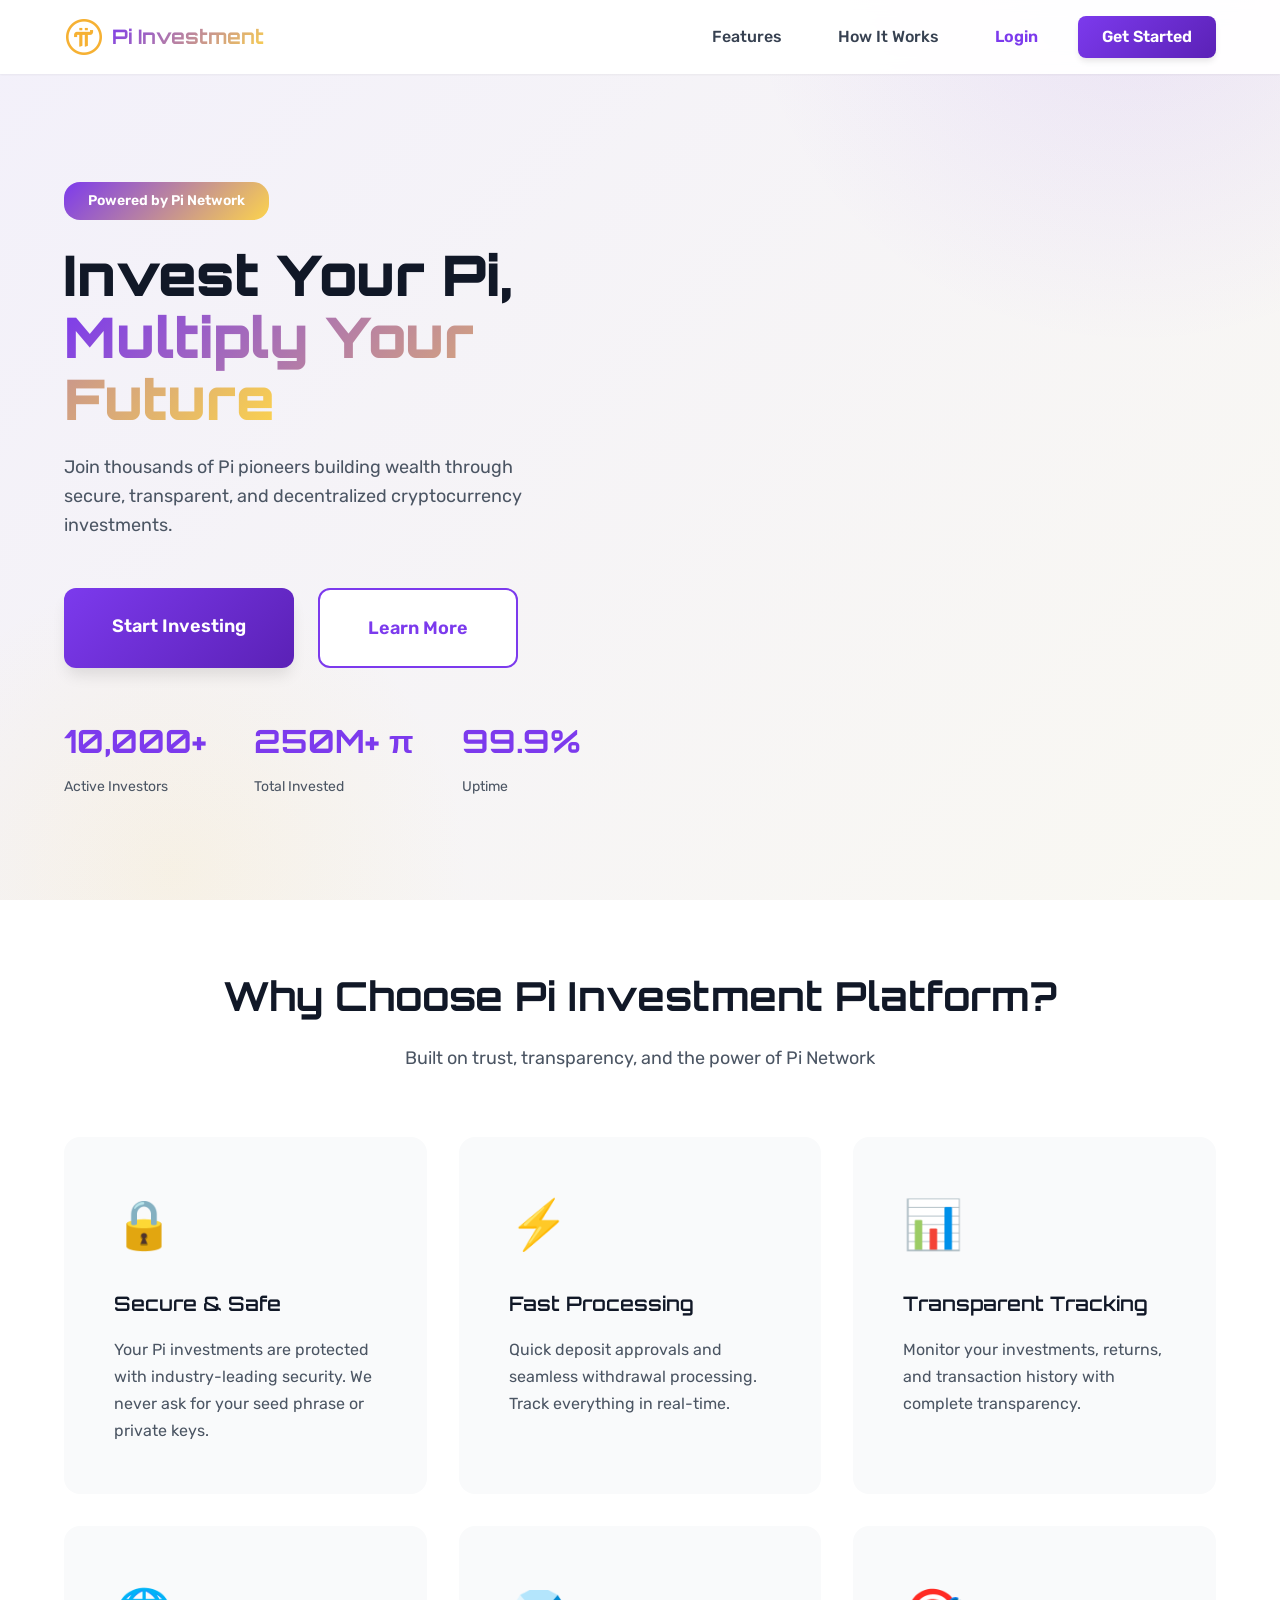
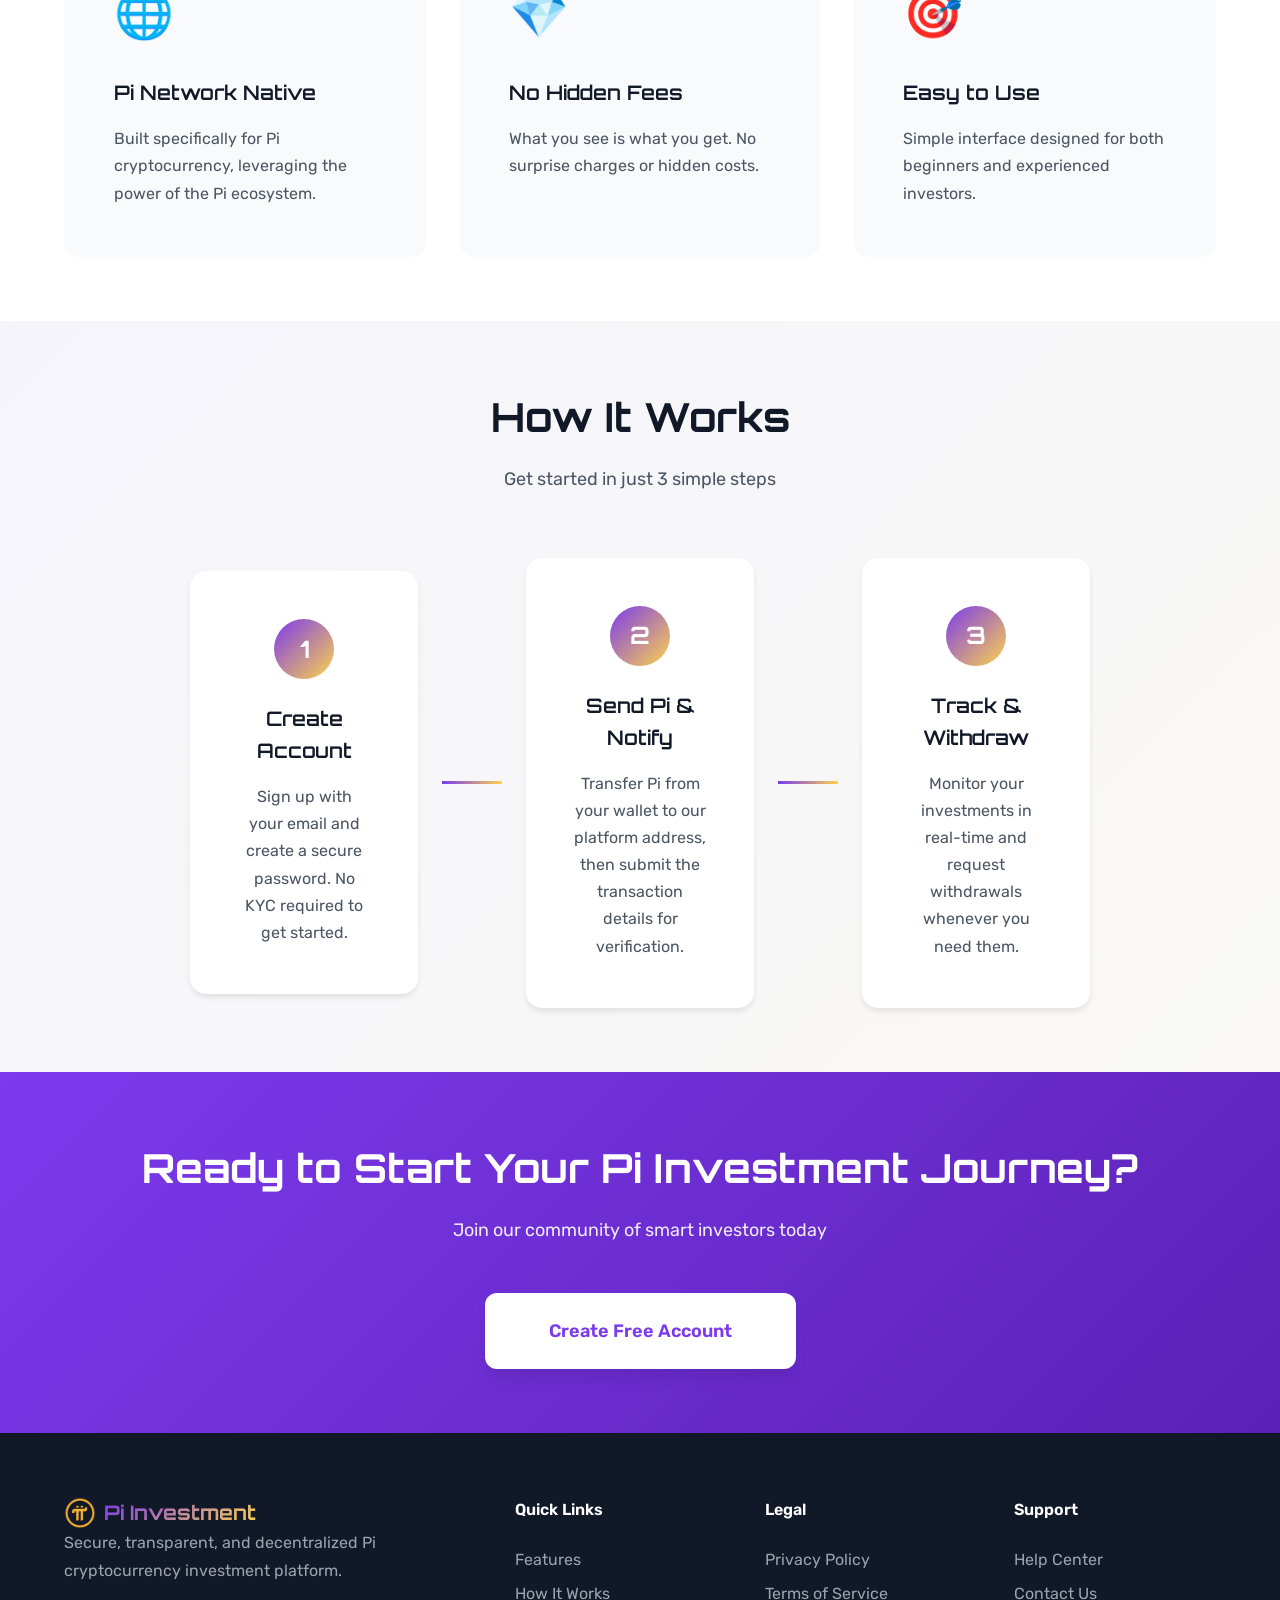
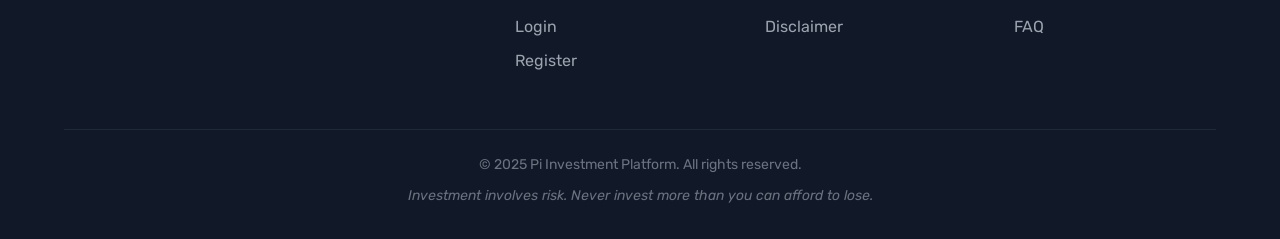
==== index.html @ 7ba34f52 "Add files via upload" ====
<!DOCTYPE html>
<html lang="en">
<head>
    <meta charset="UTF-8">
    <meta name="viewport" content="width=device-width, initial-scale=1.0">
    <title>Pi Investment Platform - Secure Your Future</title>
    <link rel="icon" type="image/png" href="pi.png">
    <link rel="stylesheet" href="styles.css">
    <link rel="preconnect" href="https://fonts.googleapis.com">
    <link rel="preconnect" href="https://fonts.gstatic.com" crossorigin>
    <link href="https://fonts.googleapis.com/css2?family=Orbitron:wght@400;500;700;900&family=Rubik:wght@300;400;500;600&display=swap" rel="stylesheet">
</head>
<body>
    <!-- Navigation -->
    <nav class="nav">
        <div class="container nav-container">
            <div class="logo">
                <img src="pi.png" alt="Pi Investment" width="40" height="40" style="border-radius: 50%;">
                <span class="logo-text">Pi Investment</span>
            </div>
            <div class="nav-links" id="navLinks">
                <a href="#features">Features</a>
                <a href="#how-it-works">How It Works</a>
                <a href="login.html" class="btn-login">Login</a>
                <a href="register.html" class="btn-primary">Get Started</a>
            </div>
            <button class="mobile-menu-btn" id="mobileMenuBtn">
                <span></span>
                <span></span>
                <span></span>
            </button>
        </div>
    </nav>

    <!-- Hero Section -->
    <section class="hero">
        <div class="hero-bg"></div>
        <div class="container hero-container">
            <div class="hero-content">
                <div class="badge">Powered by Pi Network</div>
                <h1 class="hero-title">
                    Invest Your Pi,<br/>
                    <span class="gradient-text">Multiply Your Future</span>
                </h1>
                <p class="hero-subtitle">
                    Join thousands of Pi pioneers building wealth through secure, transparent, 
                    and decentralized cryptocurrency investments.
                </p>
                <div class="hero-cta">
                    <a href="register.html" class="btn-hero-primary">Start Investing</a>
                    <a href="#how-it-works" class="btn-hero-secondary">Learn More</a>
                </div>
                <div class="hero-stats">
                    <div class="stat">
                        <div class="stat-value">10,000+</div>
                        <div class="stat-label">Active Investors</div>
                    </div>
                    <div class="stat">
                        <div class="stat-value">250M+ π</div>
                        <div class="stat-label">Total Invested</div>
                    </div>
                    <div class="stat">
                        <div class="stat-value">99.9%</div>
                        <div class="stat-label">Uptime</div>
                    </div>
                </div>
            </div>
    </section>

    <!-- Features Section -->
    <section id="features" class="features">
        <div class="container">
            <div class="section-header">
                <h2>Why Choose Pi Investment Platform?</h2>
                <p>Built on trust, transparency, and the power of Pi Network</p>
            </div>
            <div class="features-grid">
                <div class="feature-card">
                    <div class="feature-icon">🔒</div>
                    <h3>Secure & Safe</h3>
                    <p>Your Pi investments are protected with industry-leading security. We never ask for your seed phrase or private keys.</p>
                </div>
                <div class="feature-card">
                    <div class="feature-icon">⚡</div>
                    <h3>Fast Processing</h3>
                    <p>Quick deposit approvals and seamless withdrawal processing. Track everything in real-time.</p>
                </div>
                <div class="feature-card">
                    <div class="feature-icon">📊</div>
                    <h3>Transparent Tracking</h3>
                    <p>Monitor your investments, returns, and transaction history with complete transparency.</p>
                </div>
                <div class="feature-card">
                    <div class="feature-icon">🌐</div>
                    <h3>Pi Network Native</h3>
                    <p>Built specifically for Pi cryptocurrency, leveraging the power of the Pi ecosystem.</p>
                </div>
                <div class="feature-card">
                    <div class="feature-icon">💎</div>
                    <h3>No Hidden Fees</h3>
                    <p>What you see is what you get. No surprise charges or hidden costs.</p>
                </div>
                <div class="feature-card">
                    <div class="feature-icon">🎯</div>
                    <h3>Easy to Use</h3>
                    <p>Simple interface designed for both beginners and experienced investors.</p>
                </div>
            </div>
        </div>
    </section>

    <!-- How It Works Section -->
    <section id="how-it-works" class="how-it-works">
        <div class="container">
            <div class="section-header">
                <h2>How It Works</h2>
                <p>Get started in just 3 simple steps</p>
            </div>
            <div class="steps">
                <div class="step">
                    <div class="step-number">1</div>
                    <div class="step-content">
                        <h3>Create Account</h3>
                        <p>Sign up with your email and create a secure password. No KYC required to get started.</p>
                    </div>
                </div>
                <div class="step-connector"></div>
                <div class="step">
                    <div class="step-number">2</div>
                    <div class="step-content">
                        <h3>Send Pi & Notify</h3>
                        <p>Transfer Pi from your wallet to our platform address, then submit the transaction details for verification.</p>
                    </div>
                </div>
                <div class="step-connector"></div>
                <div class="step">
                    <div class="step-number">3</div>
                    <div class="step-content">
                        <h3>Track & Withdraw</h3>
                        <p>Monitor your investments in real-time and request withdrawals whenever you need them.</p>
                    </div>
                </div>
            </div>
        </div>
    </section>

    <!-- CTA Section -->
    <section class="cta-section">
        <div class="container">
            <div class="cta-content">
                <h2>Ready to Start Your Pi Investment Journey?</h2>
                <p>Join our community of smart investors today</p>
                <a href="register.html" class="btn-cta">Create Free Account</a>
            </div>
        </div>
    </section>

    <!-- Footer -->
    <footer class="footer">
        <div class="container">
            <div class="footer-content">
                <div class="footer-section">
                    <div class="logo">
                        <img src="pi.png" alt="Pi Investment" width="32" height="32" style="border-radius: 50%;">
                        <span class="logo-text">Pi Investment</span>
                    </div>
                    <p>Secure, transparent, and decentralized Pi cryptocurrency investment platform.</p>
                </div>
                <div class="footer-section">
                    <h4>Quick Links</h4>
                    <a href="#features">Features</a>
                    <a href="#how-it-works">How It Works</a>
                    <a href="login.html">Login</a>
                    <a href="register.html">Register</a>
                </div>
                <div class="footer-section">
                    <h4>Legal</h4>
                    <a href="#">Privacy Policy</a>
                    <a href="#">Terms of Service</a>
                    <a href="#">Disclaimer</a>
                </div>
                <div class="footer-section">
                    <h4>Support</h4>
                    <a href="#">Help Center</a>
                    <a href="#">Contact Us</a>
                    <a href="#">FAQ</a>
                </div>
            </div>
            <div class="footer-bottom">
                <p>&copy; 2025 Pi Investment Platform. All rights reserved.</p>
                <p class="disclaimer">Investment involves risk. Never invest more than you can afford to lose.</p>
            </div>
        </div>
    </footer>

    <script src="main.js"></script>
</body>
</html>
---- styles.css ----
/* ===================================
   CSS VARIABLES & RESET
   =================================== */
:root {
    /* Pi Network Colors */
    --pi-purple: #7C3AED;
    --pi-purple-dark: #5B21B6;
    --pi-purple-light: #A78BFA;
    --pi-gold: #FCD34D;
    --pi-gold-dark: #F59E0B;
    
    /* Grayscale */
    --white: #FFFFFF;
    --gray-50: #F9FAFB;
    --gray-100: #F3F4F6;
    --gray-200: #E5E7EB;
    --gray-300: #D1D5DB;
    --gray-400: #9CA3AF;
    --gray-500: #6B7280;
    --gray-600: #4B5563;
    --gray-700: #374151;
    --gray-800: #1F2937;
    --gray-900: #111827;
    
    /* Semantic Colors */
    --success: #10B981;
    --error: #EF4444;
    --warning: #F59E0B;
    --info: #3B82F6;
    
    /* Spacing */
    --spacing-xs: 0.5rem;
    --spacing-sm: 1rem;
    --spacing-md: 1.5rem;
    --spacing-lg: 2rem;
    --spacing-xl: 3rem;
    --spacing-2xl: 4rem;
    
    /* Border Radius */
    --radius-sm: 0.375rem;
    --radius-md: 0.5rem;
    --radius-lg: 0.75rem;
    --radius-xl: 1rem;
    --radius-2xl: 1.5rem;
    
    /* Shadows */
    --shadow-sm: 0 1px 2px 0 rgba(0, 0, 0, 0.05);
    --shadow-md: 0 4px 6px -1px rgba(0, 0, 0, 0.1);
    --shadow-lg: 0 10px 15px -3px rgba(0, 0, 0, 0.1);
    --shadow-xl: 0 20px 25px -5px rgba(0, 0, 0, 0.1);
    --shadow-2xl: 0 25px 50px -12px rgba(0, 0, 0, 0.25);
    
    /* Transitions */
    --transition-fast: 150ms ease;
    --transition-normal: 300ms ease;
    --transition-slow: 500ms ease;
}

* {
    margin: 0;
    padding: 0;
    box-sizing: border-box;
}

body {
    font-family: 'Rubik', -apple-system, BlinkMacSystemFont, sans-serif;
    background: var(--gray-50);
    color: var(--gray-900);
    line-height: 1.6;
    overflow-x: hidden;
}

.container {
    max-width: 1200px;
    margin: 0 auto;
    padding: 0 var(--spacing-md);
}

img {
    max-width: 100%;
    height: auto;
}

a {
    text-decoration: none;
    color: inherit;
}

/* ===================================
   NAVIGATION
   =================================== */
.nav {
    position: fixed;
    top: 0;
    left: 0;
    right: 0;
    background: rgba(255, 255, 255, 0.95);
    backdrop-filter: blur(10px);
    box-shadow: var(--shadow-sm);
    z-index: 1000;
    transition: var(--transition-normal);
}

.nav-container {
    display: flex;
    justify-content: space-between;
    align-items: center;
    padding: var(--spacing-sm) var(--spacing-md);
}

.logo {
    display: flex;
    align-items: center;
    gap: var(--spacing-xs);
}

.logo-text {
    font-family: 'Orbitron', sans-serif;
    font-size: 1.25rem;
    font-weight: 700;
    background: linear-gradient(135deg, var(--pi-purple), var(--pi-gold));
    -webkit-background-clip: text;
    -webkit-text-fill-color: transparent;
    background-clip: text;
}

.nav-links {
    display: flex;
    align-items: center;
    gap: var(--spacing-md);
}

.nav-links a {
    font-weight: 500;
    color: var(--gray-700);
    transition: var(--transition-fast);
    padding: var(--spacing-xs) var(--spacing-sm);
    border-radius: var(--radius-md);
}

.nav-links a:hover {
    color: var(--pi-purple);
    background: var(--gray-100);
}

.btn-login {
    color: var(--pi-purple) !important;
    font-weight: 600 !important;
}

.btn-primary {
    background: linear-gradient(135deg, var(--pi-purple), var(--pi-purple-dark));
    color: var(--white) !important;
    padding: var(--spacing-xs) var(--spacing-md) !important;
    border-radius: var(--radius-lg);
    font-weight: 600 !important;
    box-shadow: var(--shadow-md);
    transition: var(--transition-normal);
}

.btn-primary:hover {
    transform: translateY(-2px);
    box-shadow: var(--shadow-lg);
}

.mobile-menu-btn {
    display: none;
    flex-direction: column;
    gap: 4px;
    background: none;
    border: none;
    cursor: pointer;
    padding: var(--spacing-xs);
}

.mobile-menu-btn span {
    width: 24px;
    height: 3px;
    background: var(--gray-700);
    border-radius: 2px;
    transition: var(--transition-fast);
}

/* ===================================
   HERO SECTION
   =================================== */
.hero {
    position: relative;
    min-height: 100vh;
    display: flex;
    align-items: center;
    padding-top: 80px;
    overflow: hidden;
}

.hero-bg {
    position: absolute;
    top: 0;
    left: 0;
    right: 0;
    bottom: 0;
    background: linear-gradient(135deg, 
        rgba(124, 58, 237, 0.05) 0%, 
        rgba(252, 211, 77, 0.05) 100%);
    z-index: -1;
}

.hero-bg::before {
    content: '';
    position: absolute;
    top: -50%;
    right: -20%;
    width: 800px;
    height: 800px;
    background: radial-gradient(circle, rgba(124, 58, 237, 0.1) 0%, transparent 70%);
    border-radius: 50%;
    animation: float 20s ease-in-out infinite;
}

.hero-bg::after {
    content: '';
    position: absolute;
    bottom: -30%;
    left: -10%;
    width: 600px;
    height: 600px;
    background: radial-gradient(circle, rgba(252, 211, 77, 0.1) 0%, transparent 70%);
    border-radius: 50%;
    animation: float 15s ease-in-out infinite reverse;
}

@keyframes float {
    0%, 100% { transform: translate(0, 0); }
    50% { transform: translate(30px, -30px); }
}

.hero-container {
    display: grid;
    grid-template-columns: 1fr 1fr;
    gap: var(--spacing-2xl);
    align-items: center;
}

.hero-content {
    animation: fadeInUp 0.8s ease;
}

@keyframes fadeInUp {
    from {
        opacity: 0;
        transform: translateY(30px);
    }
    to {
        opacity: 1;
        transform: translateY(0);
    }
}

.badge {
    display: inline-block;
    background: linear-gradient(135deg, var(--pi-purple), var(--pi-gold));
    color: var(--white);
    padding: var(--spacing-xs) var(--spacing-md);
    border-radius: var(--radius-xl);
    font-size: 0.875rem;
    font-weight: 600;
    margin-bottom: var(--spacing-md);
    animation: pulse 2s ease-in-out infinite;
}

@keyframes pulse {
    0%, 100% { transform: scale(1); }
    50% { transform: scale(1.05); }
}

.hero-title {
    font-family: 'Orbitron', sans-serif;
    font-size: 3.5rem;
    font-weight: 900;
    line-height: 1.1;
    margin-bottom: var(--spacing-md);
    color: var(--gray-900);
}

.gradient-text {
    background: linear-gradient(135deg, var(--pi-purple), var(--pi-gold));
    -webkit-background-clip: text;
    -webkit-text-fill-color: transparent;
    background-clip: text;
}

.hero-subtitle {
    font-size: 1.125rem;
    color: var(--gray-600);
    margin-bottom: var(--spacing-xl);
    max-width: 500px;
}

.hero-cta {
    display: flex;
    gap: var(--spacing-md);
    margin-bottom: var(--spacing-xl);
}

.btn-hero-primary {
    background: linear-gradient(135deg, var(--pi-purple), var(--pi-purple-dark));
    color: var(--white);
    padding: var(--spacing-md) var(--spacing-xl);
    border-radius: var(--radius-lg);
    font-weight: 600;
    font-size: 1.125rem;
    box-shadow: var(--shadow-lg);
    transition: var(--transition-normal);
    display: inline-block;
}

.btn-hero-primary:hover {
    transform: translateY(-3px);
    box-shadow: var(--shadow-xl);
}

.btn-hero-secondary {
    background: var(--white);
    color: var(--pi-purple);
    padding: var(--spacing-md) var(--spacing-xl);
    border-radius: var(--radius-lg);
    font-weight: 600;
    font-size: 1.125rem;
    border: 2px solid var(--pi-purple);
    transition: var(--transition-normal);
    display: inline-block;
}

.btn-hero-secondary:hover {
    background: var(--pi-purple);
    color: var(--white);
    transform: translateY(-3px);
}

.hero-stats {
    display: flex;
    gap: var(--spacing-xl);
}

.stat {
    text-align: left;
}

.stat-value {
    font-family: 'Orbitron', sans-serif;
    font-size: 2rem;
    font-weight: 700;
    color: var(--pi-purple);
}

.stat-label {
    font-size: 0.875rem;
    color: var(--gray-600);
    margin-top: var(--spacing-xs);
}

.hero-visual {
    position: relative;
    height: 500px;
}

.floating-card {
    position: absolute;
    background: var(--white);
    padding: var(--spacing-md) var(--spacing-lg);
    border-radius: var(--radius-xl);
    box-shadow: var(--shadow-xl);
    display: flex;
    align-items: center;
    gap: var(--spacing-sm);
    animation: floatCard 3s ease-in-out infinite;
}

.floating-card.card-1 {
    top: 10%;
    right: 20%;
    animation-delay: 0s;
}

.floating-card.card-2 {
    top: 45%;
    right: 5%;
    animation-delay: 1s;
}

.floating-card.card-3 {
    bottom: 15%;
    right: 30%;
    animation-delay: 2s;
}

@keyframes floatCard {
    0%, 100% { transform: translateY(0); }
    50% { transform: translateY(-20px); }
}

.card-icon {
    font-size: 2rem;
}

.card-text {
    font-weight: 600;
    color: var(--gray-700);
}

/* ===================================
   FEATURES SECTION
   =================================== */
.features {
    padding: var(--spacing-2xl) 0;
    background: var(--white);
}

.section-header {
    text-align: center;
    margin-bottom: var(--spacing-2xl);
}

.section-header h2 {
    font-family: 'Orbitron', sans-serif;
    font-size: 2.5rem;
    font-weight: 700;
    color: var(--gray-900);
    margin-bottom: var(--spacing-sm);
}

.section-header p {
    font-size: 1.125rem;
    color: var(--gray-600);
}

.features-grid {
    display: grid;
    grid-template-columns: repeat(3, 1fr);
    gap: var(--spacing-lg);
}

.feature-card {
    background: var(--gray-50);
    padding: var(--spacing-xl);
    border-radius: var(--radius-xl);
    transition: var(--transition-normal);
    border: 2px solid transparent;
}

.feature-card:hover {
    transform: translateY(-5px);
    border-color: var(--pi-purple);
    box-shadow: var(--shadow-lg);
}

.feature-icon {
    font-size: 3rem;
    margin-bottom: var(--spacing-md);
}

.feature-card h3 {
    font-family: 'Orbitron', sans-serif;
    font-size: 1.25rem;
    font-weight: 600;
    color: var(--gray-900);
    margin-bottom: var(--spacing-sm);
}

.feature-card p {
    color: var(--gray-600);
    line-height: 1.7;
}

/* ===================================
   HOW IT WORKS SECTION
   =================================== */
.how-it-works {
    padding: var(--spacing-2xl) 0;
    background: linear-gradient(135deg, 
        rgba(124, 58, 237, 0.03) 0%, 
        rgba(252, 211, 77, 0.03) 100%);
}

.steps {
    display: flex;
    align-items: center;
    justify-content: center;
    gap: var(--spacing-md);
    max-width: 900px;
    margin: 0 auto;
}

.step {
    flex: 1;
    background: var(--white);
    padding: var(--spacing-xl);
    border-radius: var(--radius-xl);
    box-shadow: var(--shadow-md);
    text-align: center;
    transition: var(--transition-normal);
}

.step:hover {
    transform: scale(1.05);
    box-shadow: var(--shadow-xl);
}

.step-number {
    width: 60px;
    height: 60px;
    background: linear-gradient(135deg, var(--pi-purple), var(--pi-gold));
    color: var(--white);
    border-radius: 50%;
    display: flex;
    align-items: center;
    justify-content: center;
    font-family: 'Orbitron', sans-serif;
    font-size: 1.5rem;
    font-weight: 700;
    margin: 0 auto var(--spacing-md);
}

.step-content h3 {
    font-family: 'Orbitron', sans-serif;
    font-size: 1.25rem;
    font-weight: 600;
    color: var(--gray-900);
    margin-bottom: var(--spacing-sm);
}

.step-content p {
    color: var(--gray-600);
    line-height: 1.7;
}

.step-connector {
    width: 60px;
    height: 3px;
    background: linear-gradient(90deg, var(--pi-purple), var(--pi-gold));
    flex-shrink: 0;
}

/* ===================================
   CTA SECTION
   =================================== */
.cta-section {
    padding: var(--spacing-2xl) 0;
    background: linear-gradient(135deg, var(--pi-purple), var(--pi-purple-dark));
    color: var(--white);
}

.cta-content {
    text-align: center;
}

.cta-content h2 {
    font-family: 'Orbitron', sans-serif;
    font-size: 2.5rem;
    font-weight: 700;
    margin-bottom: var(--spacing-sm);
}

.cta-content p {
    font-size: 1.125rem;
    margin-bottom: var(--spacing-xl);
    opacity: 0.9;
}

.btn-cta {
    background: var(--white);
    color: var(--pi-purple);
    padding: var(--spacing-md) var(--spacing-2xl);
    border-radius: var(--radius-lg);
    font-weight: 600;
    font-size: 1.125rem;
    display: inline-block;
    transition: var(--transition-normal);
    box-shadow: var(--shadow-lg);
}

.btn-cta:hover {
    transform: translateY(-3px);
    box-shadow: var(--shadow-xl);
}

/* ===================================
   FOOTER
   =================================== */
.footer {
    background: var(--gray-900);
    color: var(--gray-300);
    padding: var(--spacing-2xl) 0 var(--spacing-lg);
}

.footer-content {
    display: grid;
    grid-template-columns: 2fr 1fr 1fr 1fr;
    gap: var(--spacing-xl);
    margin-bottom: var(--spacing-xl);
}

.footer-section h4 {
    color: var(--white);
    font-weight: 600;
    margin-bottom: var(--spacing-md);
}

.footer-section a {
    display: block;
    color: var(--gray-400);
    margin-bottom: var(--spacing-xs);
    transition: var(--transition-fast);
}

.footer-section a:hover {
    color: var(--pi-gold);
}

.footer-section p {
    color: var(--gray-400);
    line-height: 1.7;
}

.footer-bottom {
    border-top: 1px solid var(--gray-800);
    padding-top: var(--spacing-md);
    text-align: center;
}

.footer-bottom p {
    color: var(--gray-500);
    font-size: 0.875rem;
}

.disclaimer {
    margin-top: var(--spacing-xs);
    font-style: italic;
}

/* ===================================
   RESPONSIVE DESIGN
   =================================== */
@media (max-width: 1024px) {
    .hero-title {
        font-size: 2.5rem;
    }
    
    .features-grid {
        grid-template-columns: repeat(2, 1fr);
    }
    
    .footer-content {
        grid-template-columns: 1fr 1fr;
    }
}

@media (max-width: 768px) {
    .nav-links {
        display: none;
        position: absolute;
        top: 100%;
        left: 0;
        right: 0;
        background: var(--white);
        flex-direction: column;
        padding: var(--spacing-md);
        box-shadow: var(--shadow-lg);
    }
    
    .nav-links.active {
        display: flex;
    }
    
    .mobile-menu-btn {
        display: flex;
    }
    
    .hero-container {
        grid-template-columns: 1fr;
    }
    
    .hero-visual {
        display: none;
    }
    
    .hero-title {
        font-size: 2rem;
    }
    
    .hero-cta {
        flex-direction: column;
    }
    
    .hero-stats {
        flex-direction: column;
        gap: var(--spacing-md);
    }
    
    .features-grid {
        grid-template-columns: 1fr;
    }
    
    .steps {
        flex-direction: column;
    }
    
    .step-connector {
        width: 3px;
        height: 40px;
        background: linear-gradient(180deg, var(--pi-purple), var(--pi-gold));
    }
    
    .footer-content {
        grid-template-columns: 1fr;
    }
}
/* Logo Image Styling */
.logo img {
    object-fit: cover;
    display: block;
}

.logo-large img {
    object-fit: cover;
    display: block;
}
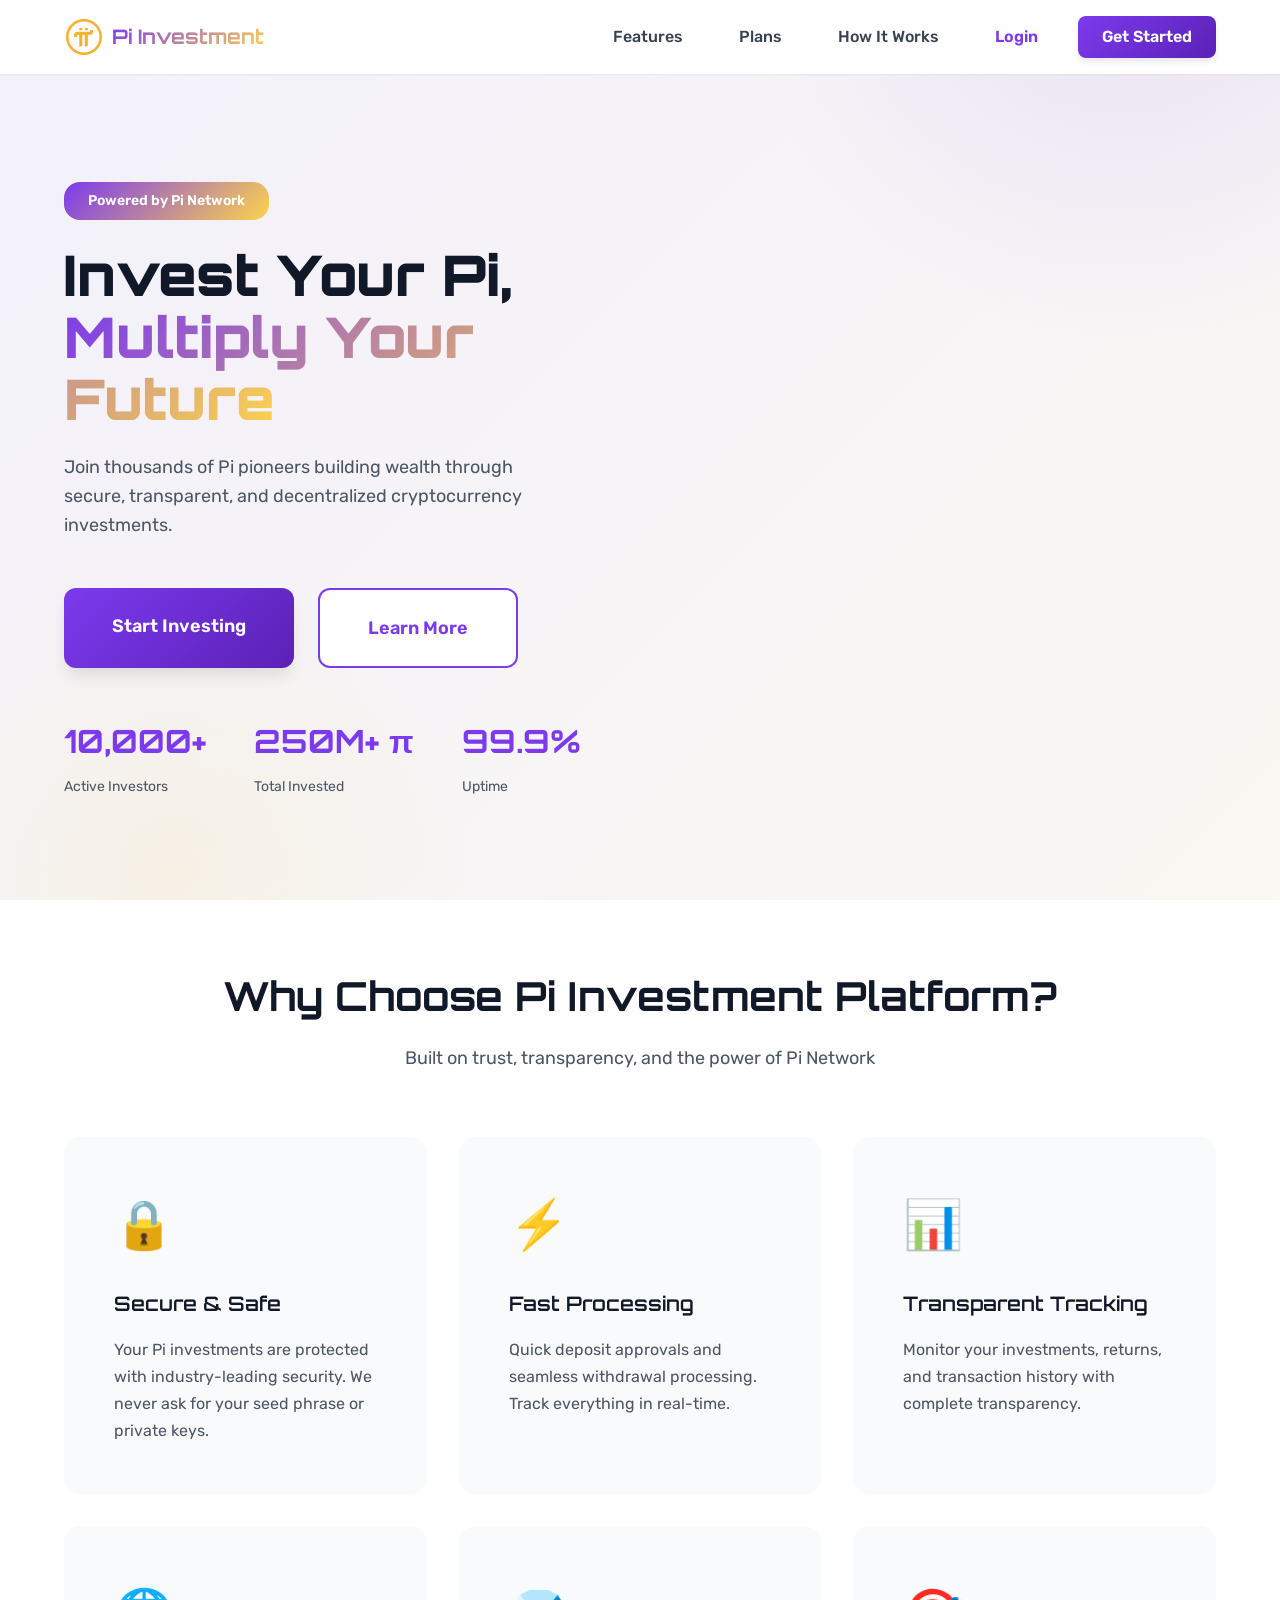
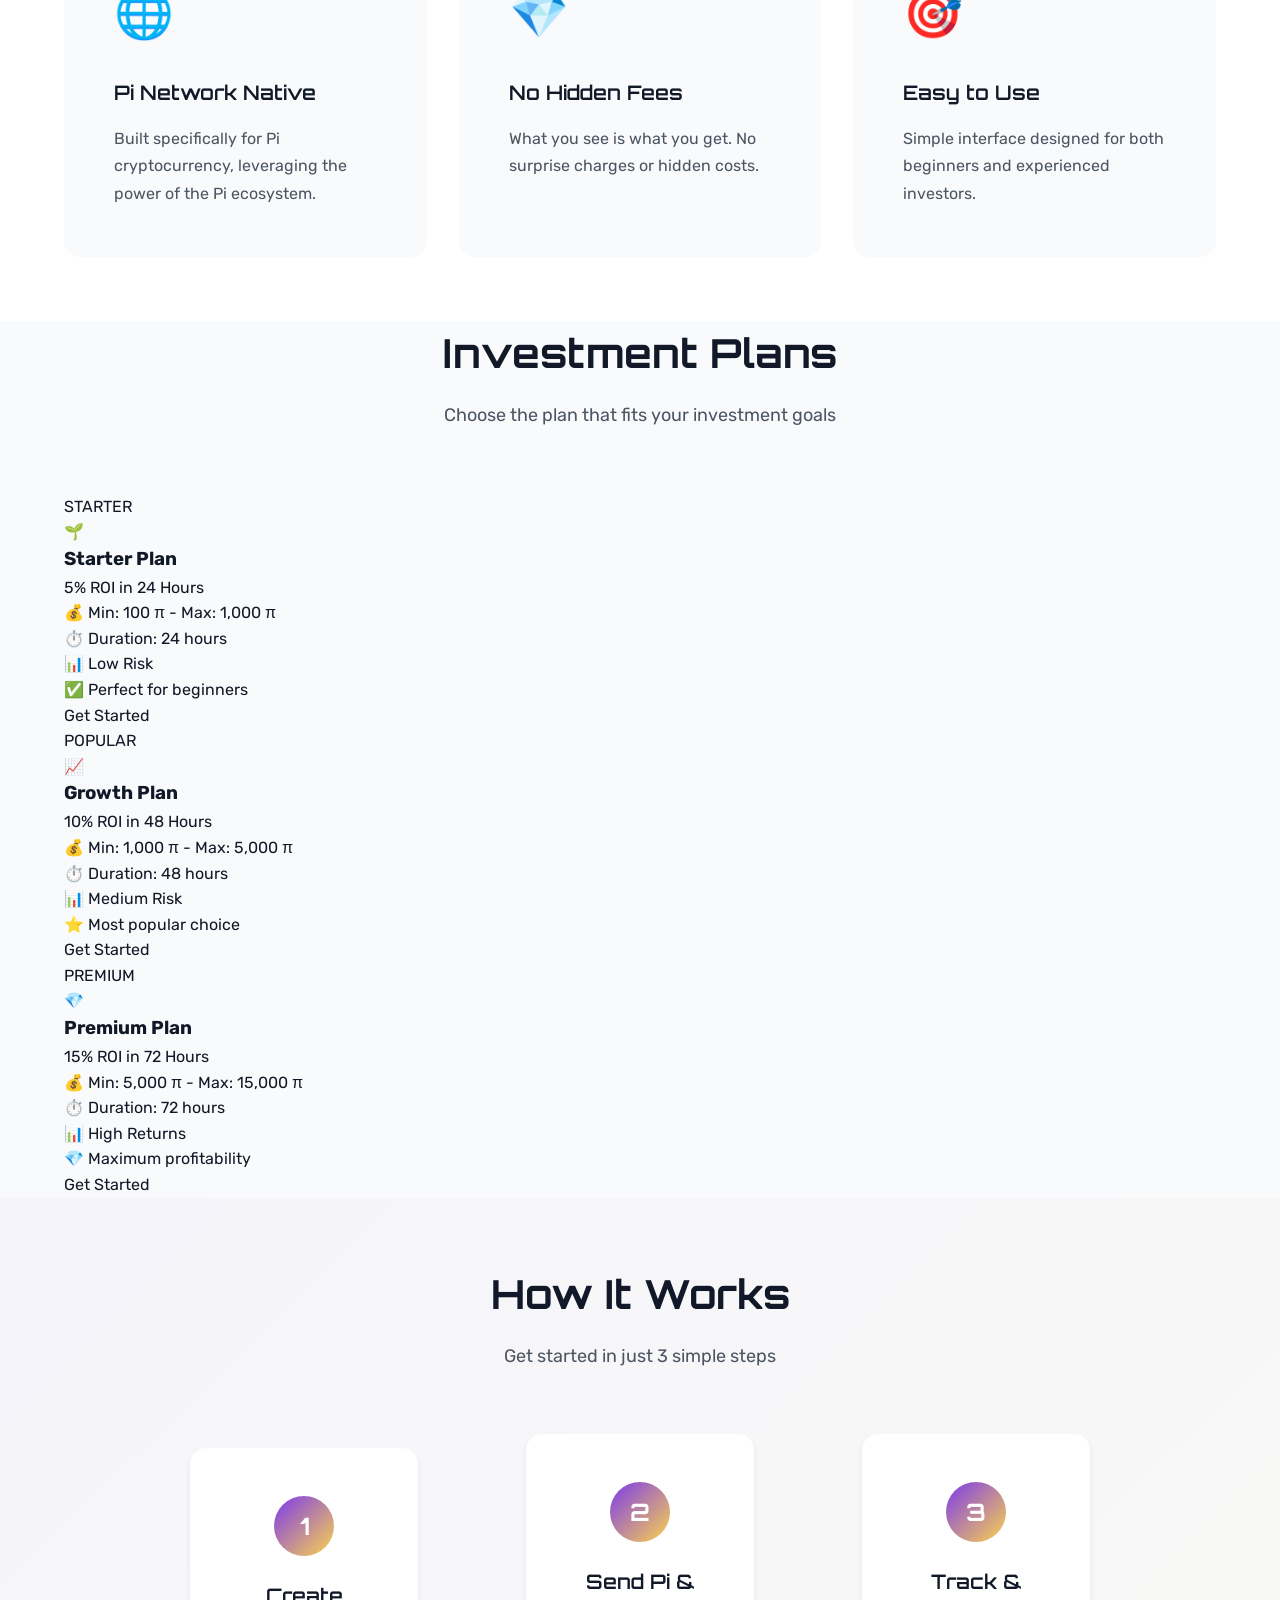
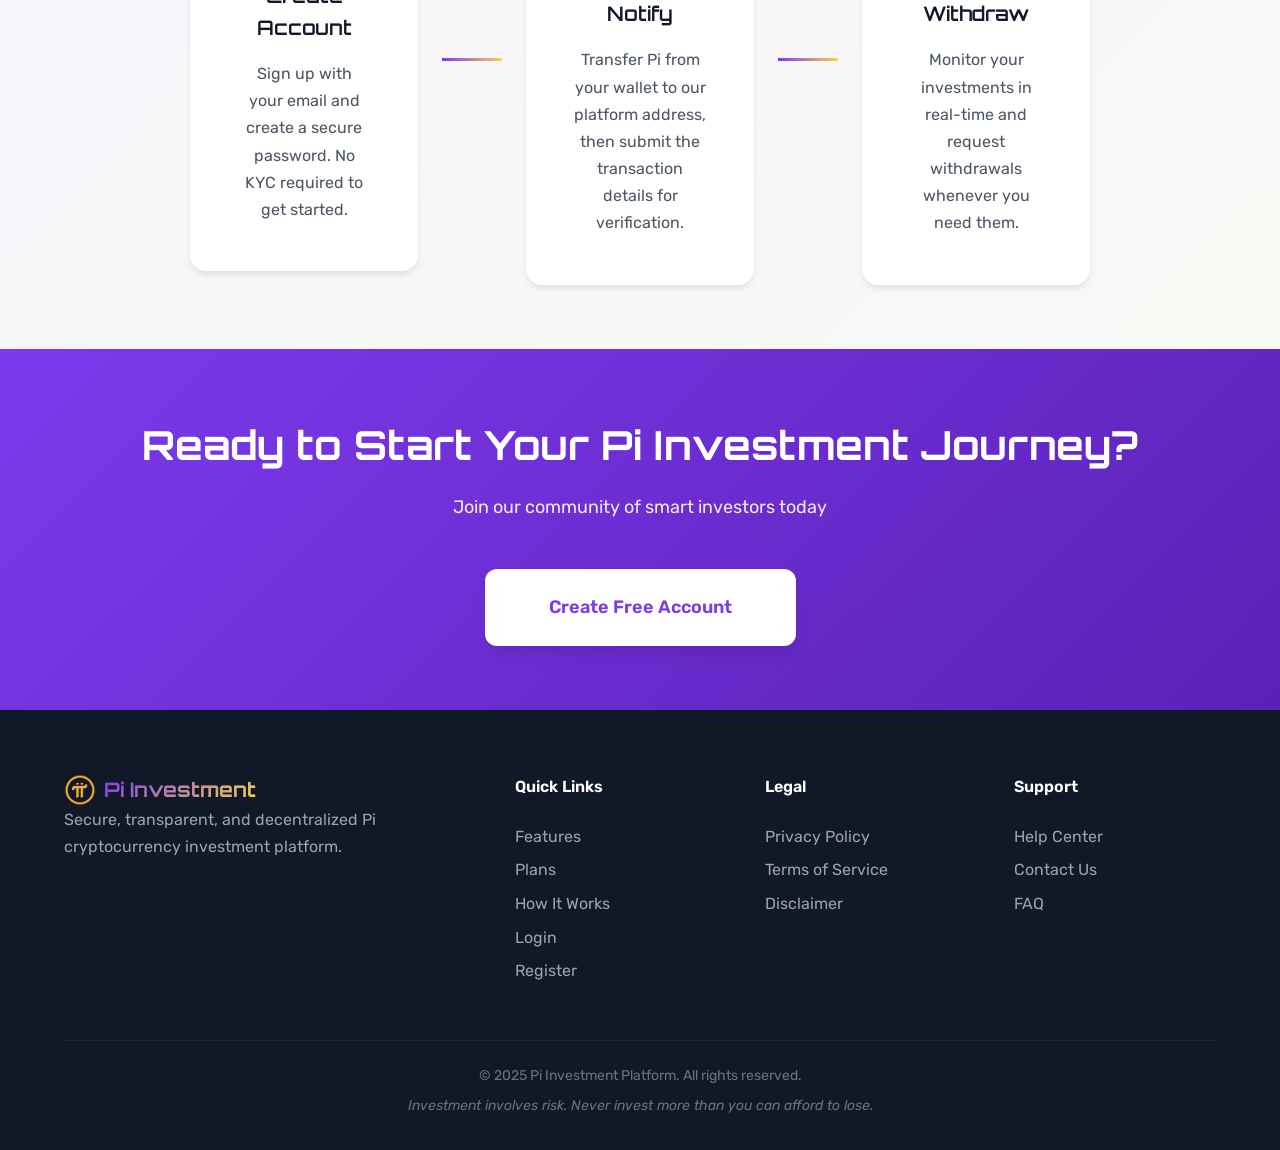
==== commit b8e76ccf: "Update index.html" ====
--- a/index.html
+++ b/index.html
@@ -20,6 +20,7 @@
             </div>
             <div class="nav-links" id="navLinks">
                 <a href="#features">Features</a>
+                <a href="#plans">Plans</a>
                 <a href="#how-it-works">How It Works</a>
                 <a href="login.html" class="btn-login">Login</a>
                 <a href="register.html" class="btn-primary">Get Started</a>
@@ -109,6 +110,113 @@
         </div>
     </section>
 
+    <!-- Investment Plans Section -->
+    <section id="plans" class="investment-plans-section">
+        <div class="container">
+            <div class="section-header">
+                <h2>Investment Plans</h2>
+                <p>Choose the plan that fits your investment goals</p>
+            </div>
+            <div class="plans-grid">
+                <!-- Starter Plan -->
+                <div class="plan-card">
+                    <div class="plan-badge">STARTER</div>
+                    <div class="plan-header">
+                        <div class="plan-icon">🌱</div>
+                        <h3>Starter Plan</h3>
+                    </div>
+                    <div class="plan-returns">
+                        <span class="return-rate">5%</span>
+                        <span class="return-label">ROI in 24 Hours</span>
+                    </div>
+                    <div class="plan-details">
+                        <div class="detail-item">
+                            <span class="detail-icon">💰</span>
+                            <span>Min: 100 π - Max: 1,000 π</span>
+                        </div>
+                        <div class="detail-item">
+                            <span class="detail-icon">⏱️</span>
+                            <span>Duration: 24 hours</span>
+                        </div>
+                        <div class="detail-item">
+                            <span class="detail-icon">📊</span>
+                            <span>Low Risk</span>
+                        </div>
+                        <div class="detail-item">
+                            <span class="detail-icon">✅</span>
+                            <span>Perfect for beginners</span>
+                        </div>
+                    </div>
+                    <a href="register.html" class="btn-plan">Get Started</a>
+                </div>
+
+                <!-- Growth Plan -->
+                <div class="plan-card popular">
+                    <div class="plan-badge">POPULAR</div>
+                    <div class="plan-header">
+                        <div class="plan-icon">📈</div>
+                        <h3>Growth Plan</h3>
+                    </div>
+                    <div class="plan-returns">
+                        <span class="return-rate">10%</span>
+                        <span class="return-label">ROI in 48 Hours</span>
+                    </div>
+                    <div class="plan-details">
+                        <div class="detail-item">
+                            <span class="detail-icon">💰</span>
+                            <span>Min: 1,000 π - Max: 5,000 π</span>
+                        </div>
+                        <div class="detail-item">
+                            <span class="detail-icon">⏱️</span>
+                            <span>Duration: 48 hours</span>
+                        </div>
+                        <div class="detail-item">
+                            <span class="detail-icon">📊</span>
+                            <span>Medium Risk</span>
+                        </div>
+                        <div class="detail-item">
+                            <span class="detail-icon">⭐</span>
+                            <span>Most popular choice</span>
+                        </div>
+                    </div>
+                    <a href="register.html" class="btn-plan">Get Started</a>
+                </div>
+
+                <!-- Premium Plan -->
+                <div class="plan-card">
+                    <div class="plan-badge">PREMIUM</div>
+                    <div class="plan-header">
+                        <div class="plan-icon">💎</div>
+                        <h3>Premium Plan</h3>
+                    </div>
+                    <div class="plan-returns">
+                        <span class="return-rate">15%</span>
+                        <span class="return-label">ROI in 72 Hours</span>
+                    </div>
+                    <div class="plan-details">
+                        <div class="detail-item">
+                            <span class="detail-icon">💰</span>
+                            <span>Min: 5,000 π - Max: 15,000 π</span>
+                        </div>
+                        <div class="detail-item">
+                            <span class="detail-icon">⏱️</span>
+                            <span>Duration: 72 hours</span>
+                        </div>
+                        <div class="detail-item">
+                            <span class="detail-icon">📊</span>
+                            <span>High Returns</span>
+                        </div>
+                        <div class="detail-item">
+                            <span class="detail-icon">💎</span>
+                            <span>Maximum profitability</span>
+                        </div>
+                    </div>
+                    <a href="register.html" class="btn-plan">Get Started</a>
+                </div>
+            </div>
+        </div>
+    </section>
+
     <!-- How It Works Section -->
     <section id="how-it-works" class="how-it-works">
         <div class="container">
@@ -169,6 +277,7 @@
                 <div class="footer-section">
                     <h4>Quick Links</h4>
                     <a href="#features">Features</a>
+                <a href="#plans">Plans</a>
                     <a href="#how-it-works">How It Works</a>
                     <a href="login.html">Login</a>
                     <a href="register.html">Register</a>
@@ -195,4 +304,4 @@
 
     <script src="main.js"></script>
 </body>
-</html>+</html>
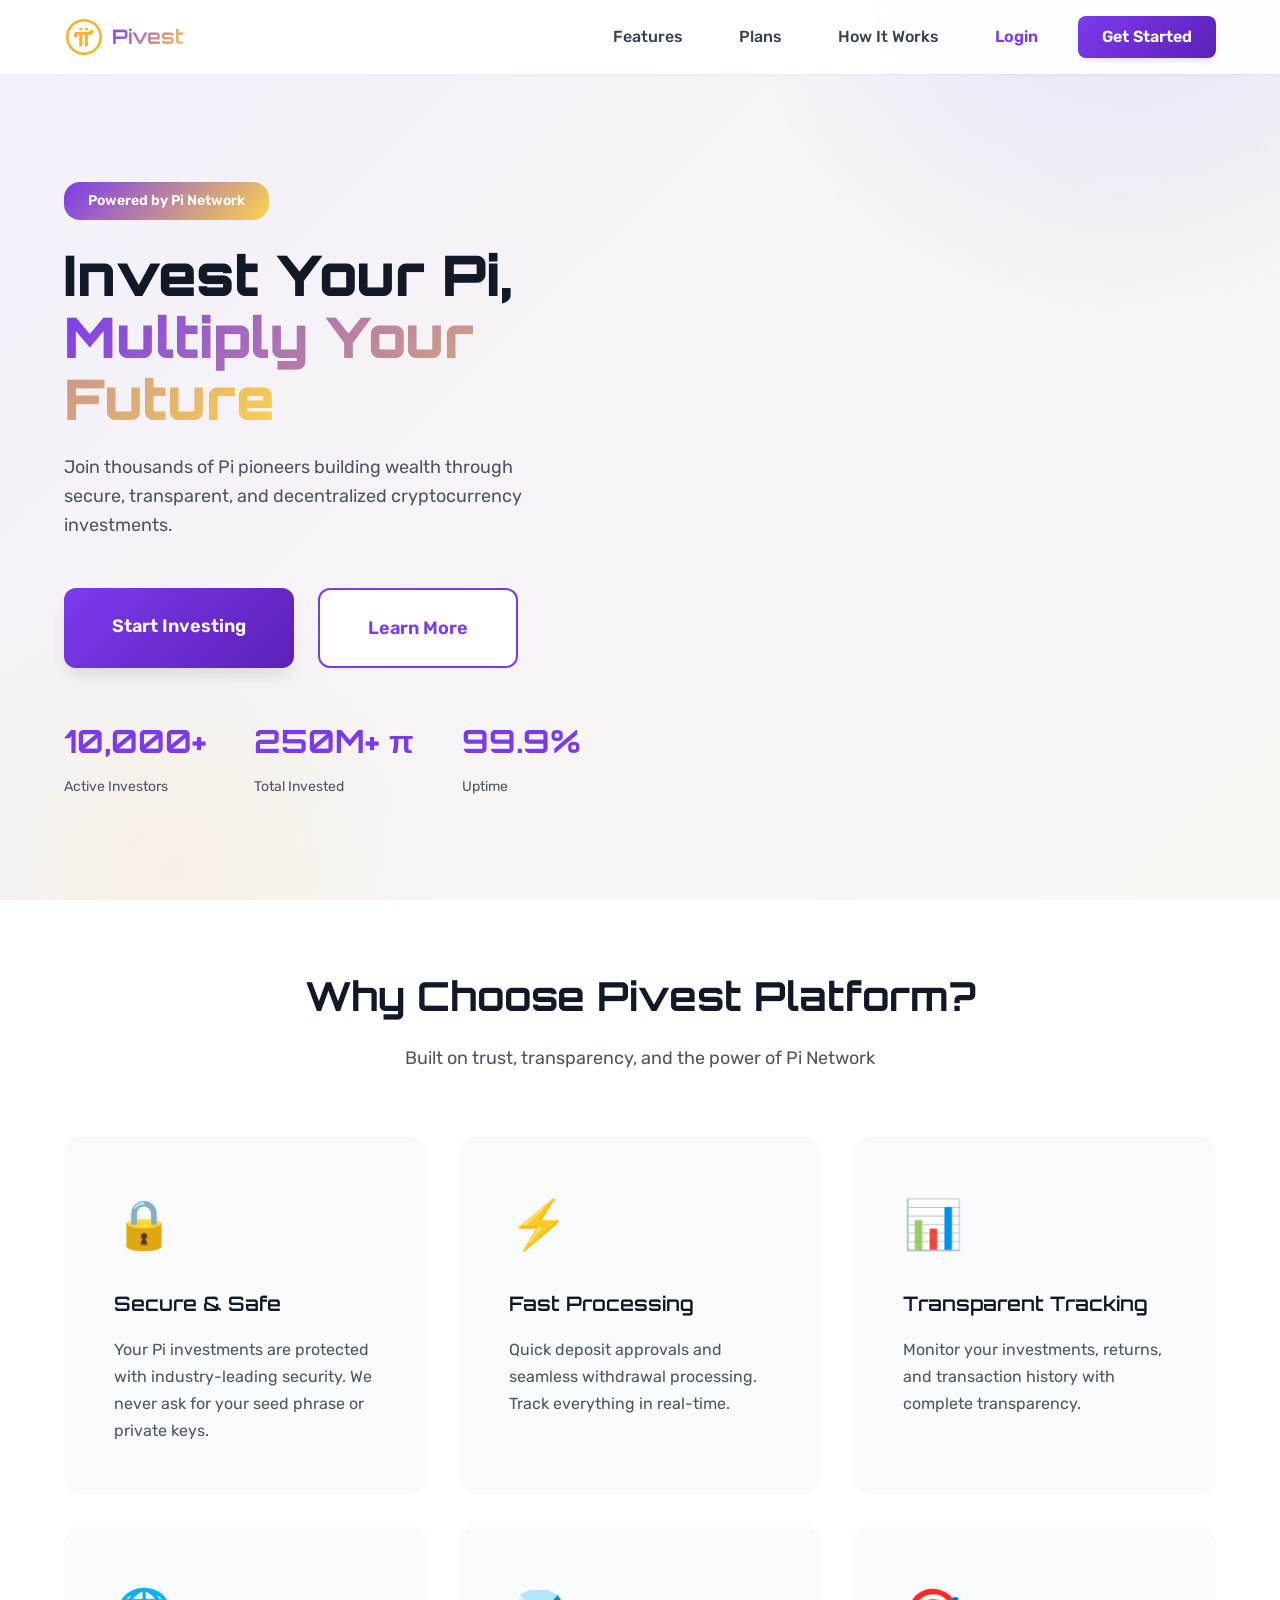
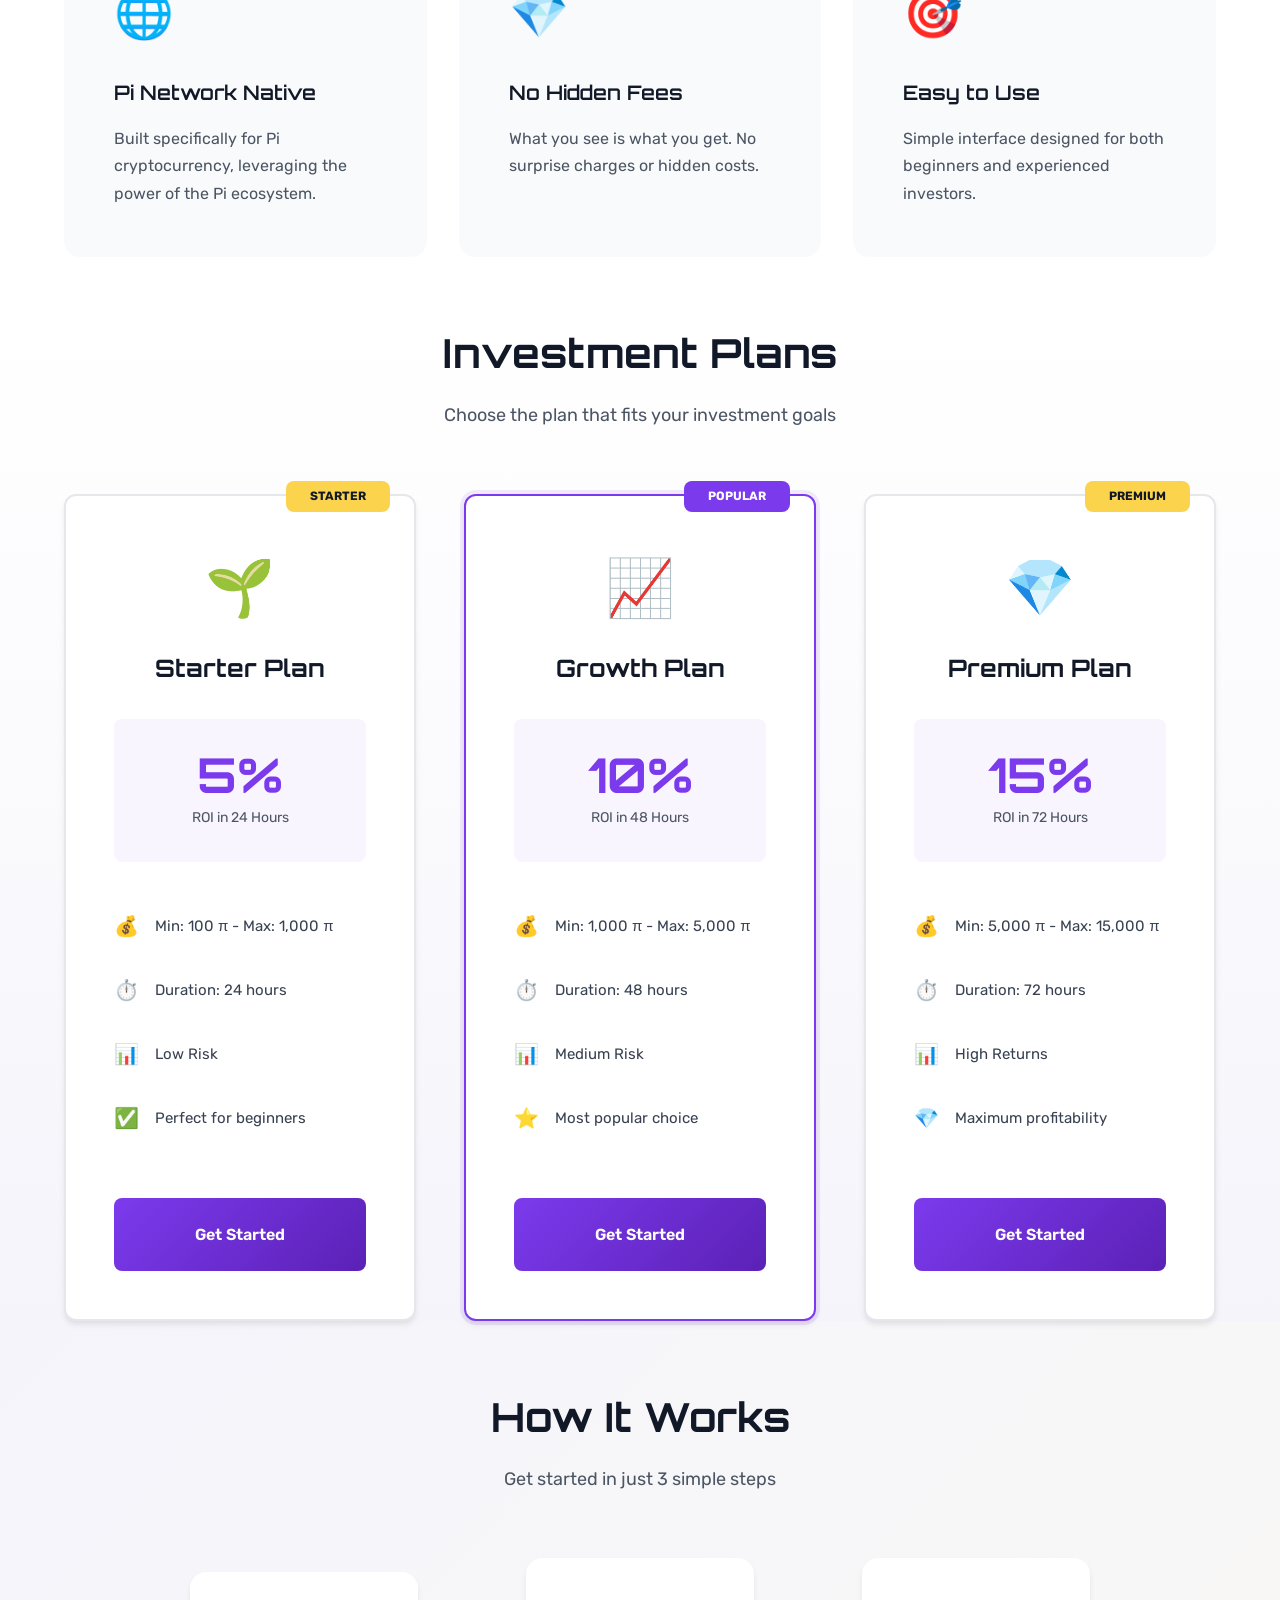
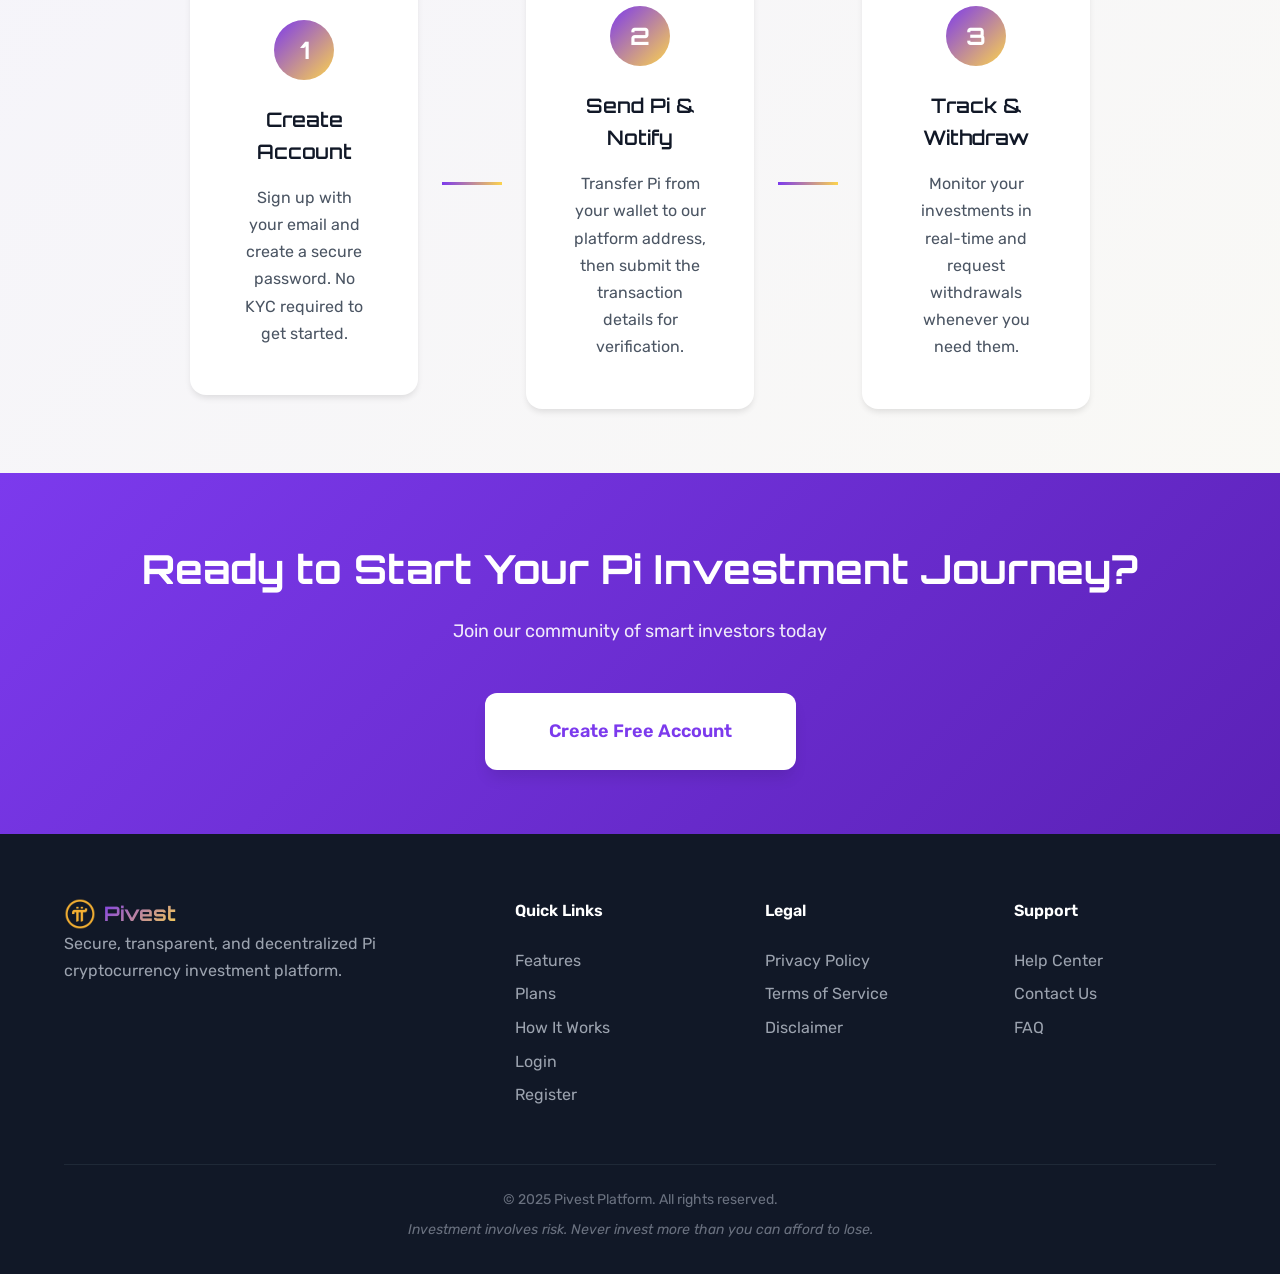
==== commit 7dbb923c: "Update brand name from 'Pi Investment' to 'Pivest'" ====
--- a/index.html
+++ b/index.html
@@ -15,8 +15,8 @@
     <nav class="nav">
         <div class="container nav-container">
             <div class="logo">
-                <img src="pi.png" alt="Pi Investment" width="40" height="40" style="border-radius: 50%;">
-                <span class="logo-text">Pi Investment</span>
+                <img src="pi.png" alt="Pivest" width="40" height="40" style="border-radius: 50%;">
+                <span class="logo-text">Pivest</span>
             </div>
             <div class="nav-links" id="navLinks">
                 <a href="#features">Features</a>
@@ -72,7 +72,7 @@
     <section id="features" class="features">
         <div class="container">
             <div class="section-header">
-                <h2>Why Choose Pi Investment Platform?</h2>
+                <h2>Why Choose Pivest Platform?</h2>
                 <p>Built on trust, transparency, and the power of Pi Network</p>
             </div>
             <div class="features-grid">
@@ -269,8 +269,8 @@
             <div class="footer-content">
                 <div class="footer-section">
                     <div class="logo">
-                        <img src="pi.png" alt="Pi Investment" width="32" height="32" style="border-radius: 50%;">
-                        <span class="logo-text">Pi Investment</span>
+                        <img src="pi.png" alt="Pivest" width="32" height="32" style="border-radius: 50%;">
+                        <span class="logo-text">Pivest</span>
                     </div>
                     <p>Secure, transparent, and decentralized Pi cryptocurrency investment platform.</p>
                 </div>
@@ -296,7 +296,7 @@
                 </div>
             </div>
             <div class="footer-bottom">
-                <p>&copy; 2025 Pi Investment Platform. All rights reserved.</p>
+                <p>&copy; 2025 Pivest Platform. All rights reserved.</p>
                 <p class="disclaimer">Investment involves risk. Never invest more than you can afford to lose.</p>
             </div>
         </div>
@@ -305,3 +305,4 @@
     <script src="main.js"></script>
 </body>
 </html>
+
--- a/styles.css
+++ b/styles.css
@@ -724,4 +724,145 @@
 .logo-large img {
     object-fit: cover;
     display: block;
-}+}
+/* ===================================
+   INVESTMENT PLANS SECTION (Homepage)
+   =================================== */
+.investment-plans-section {
+    padding: var(--spacing-4xl) 0;
+    background: linear-gradient(180deg, 
+        var(--white) 0%, 
+        rgba(124, 58, 237, 0.03) 100%);
+}
+
+.investment-plans-section .plans-grid {
+    display: grid;
+    grid-template-columns: repeat(3, 1fr);
+    gap: var(--spacing-xl);
+    margin-top: var(--spacing-2xl);
+}
+
+.investment-plans-section .plan-card {
+    background: var(--white);
+    border-radius: var(--radius-lg);
+    padding: var(--spacing-xl);
+    box-shadow: var(--shadow-md);
+    position: relative;
+    transition: var(--transition-normal);
+    border: 2px solid var(--gray-200);
+}
+
+.investment-plans-section .plan-card:hover {
+    transform: translateY(-8px);
+    box-shadow: var(--shadow-xl);
+}
+
+.investment-plans-section .plan-card.popular {
+    border-color: var(--pi-purple);
+    box-shadow: 0 0 0 4px rgba(124, 58, 237, 0.1), var(--shadow-md);
+}
+
+.investment-plans-section .plan-badge {
+    position: absolute;
+    top: -15px;
+    right: var(--spacing-md);
+    background: var(--pi-gold);
+    color: var(--gray-900);
+    padding: 6px var(--spacing-md);
+    border-radius: var(--radius-md);
+    font-size: 0.75rem;
+    font-weight: 700;
+    text-transform: uppercase;
+}
+
+.investment-plans-section .plan-card.popular .plan-badge {
+    background: var(--pi-purple);
+    color: var(--white);
+}
+
+.investment-plans-section .plan-header {
+    text-align: center;
+    margin-bottom: var(--spacing-lg);
+}
+
+.investment-plans-section .plan-icon {
+    font-size: 3.5rem;
+    margin-bottom: var(--spacing-sm);
+}
+
+.investment-plans-section .plan-header h3 {
+    font-family: 'Orbitron', sans-serif;
+    font-size: 1.5rem;
+    color: var(--gray-900);
+    margin-bottom: 0;
+}
+
+.investment-plans-section .plan-returns {
+    text-align: center;
+    padding: var(--spacing-lg);
+    background: rgba(124, 58, 237, 0.05);
+    border-radius: var(--radius-md);
+    margin-bottom: var(--spacing-lg);
+}
+
+.investment-plans-section .return-rate {
+    display: block;
+    font-family: 'Orbitron', sans-serif;
+    font-size: 3rem;
+    font-weight: 700;
+    color: var(--pi-purple);
+    line-height: 1;
+}
+
+.investment-plans-section .return-label {
+    display: block;
+    color: var(--gray-600);
+    font-size: 0.875rem;
+    margin-top: var(--spacing-xs);
+}
+
+.investment-plans-section .plan-details {
+    margin-bottom: var(--spacing-xl);
+}
+
+.investment-plans-section .detail-item {
+    display: flex;
+    align-items: center;
+    gap: var(--spacing-sm);
+    padding: var(--spacing-sm) 0;
+    color: var(--gray-700);
+    font-size: 0.9375rem;
+}
+
+.investment-plans-section .detail-icon {
+    font-size: 1.25rem;
+}
+
+.investment-plans-section .btn-plan {
+    display: block;
+    width: 100%;
+    padding: var(--spacing-md);
+    background: linear-gradient(135deg, var(--pi-purple), var(--pi-purple-dark));
+    color: var(--white);
+    border: none;
+    border-radius: var(--radius-md);
+    font-weight: 600;
+    text-align: center;
+    cursor: pointer;
+    transition: var(--transition-fast);
+    text-decoration: none;
+}
+
+.investment-plans-section .btn-plan:hover {
+    transform: translateY(-2px);
+    box-shadow: var(--shadow-md);
+}
+
+@media (max-width: 1024px) {
+    .investment-plans-section .plans-grid {
+        grid-template-columns: 1fr;
+        max-width: 450px;
+        margin-left: auto;
+        margin-right: auto;
+    }
+}
